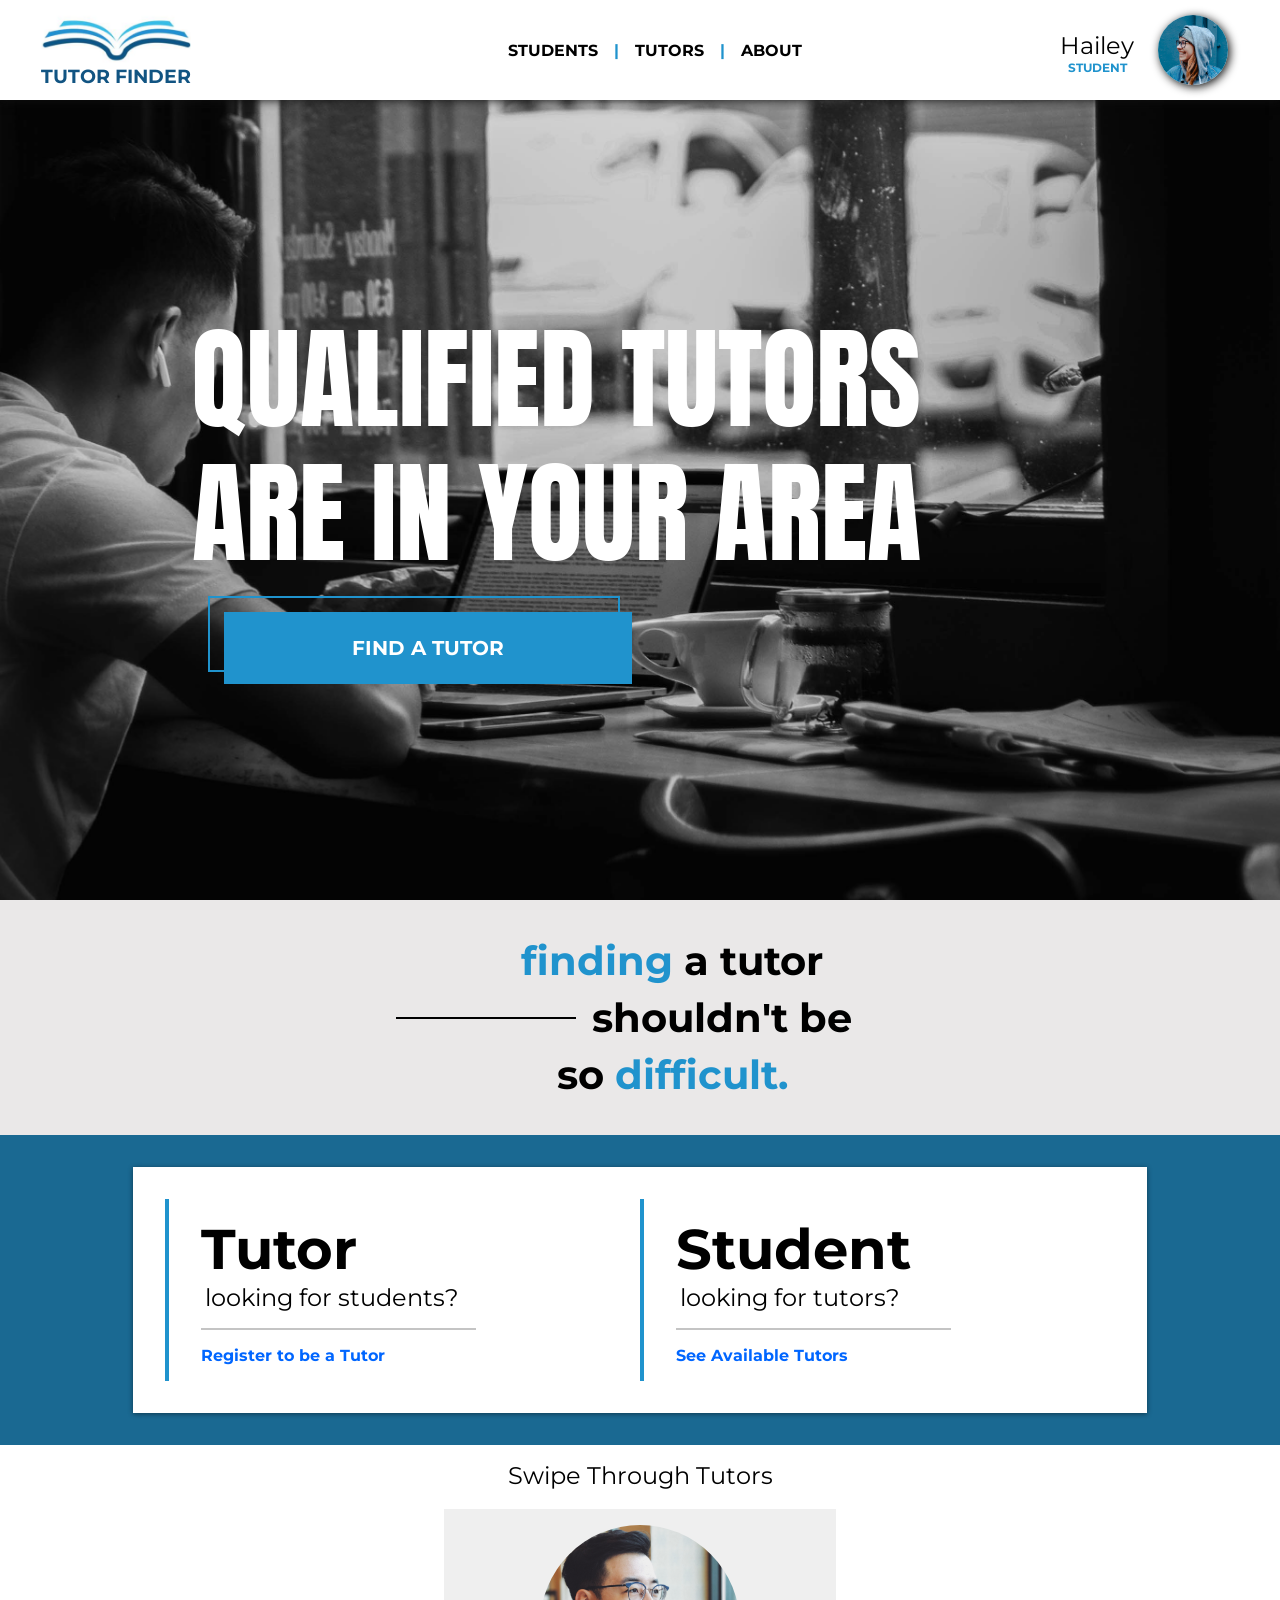
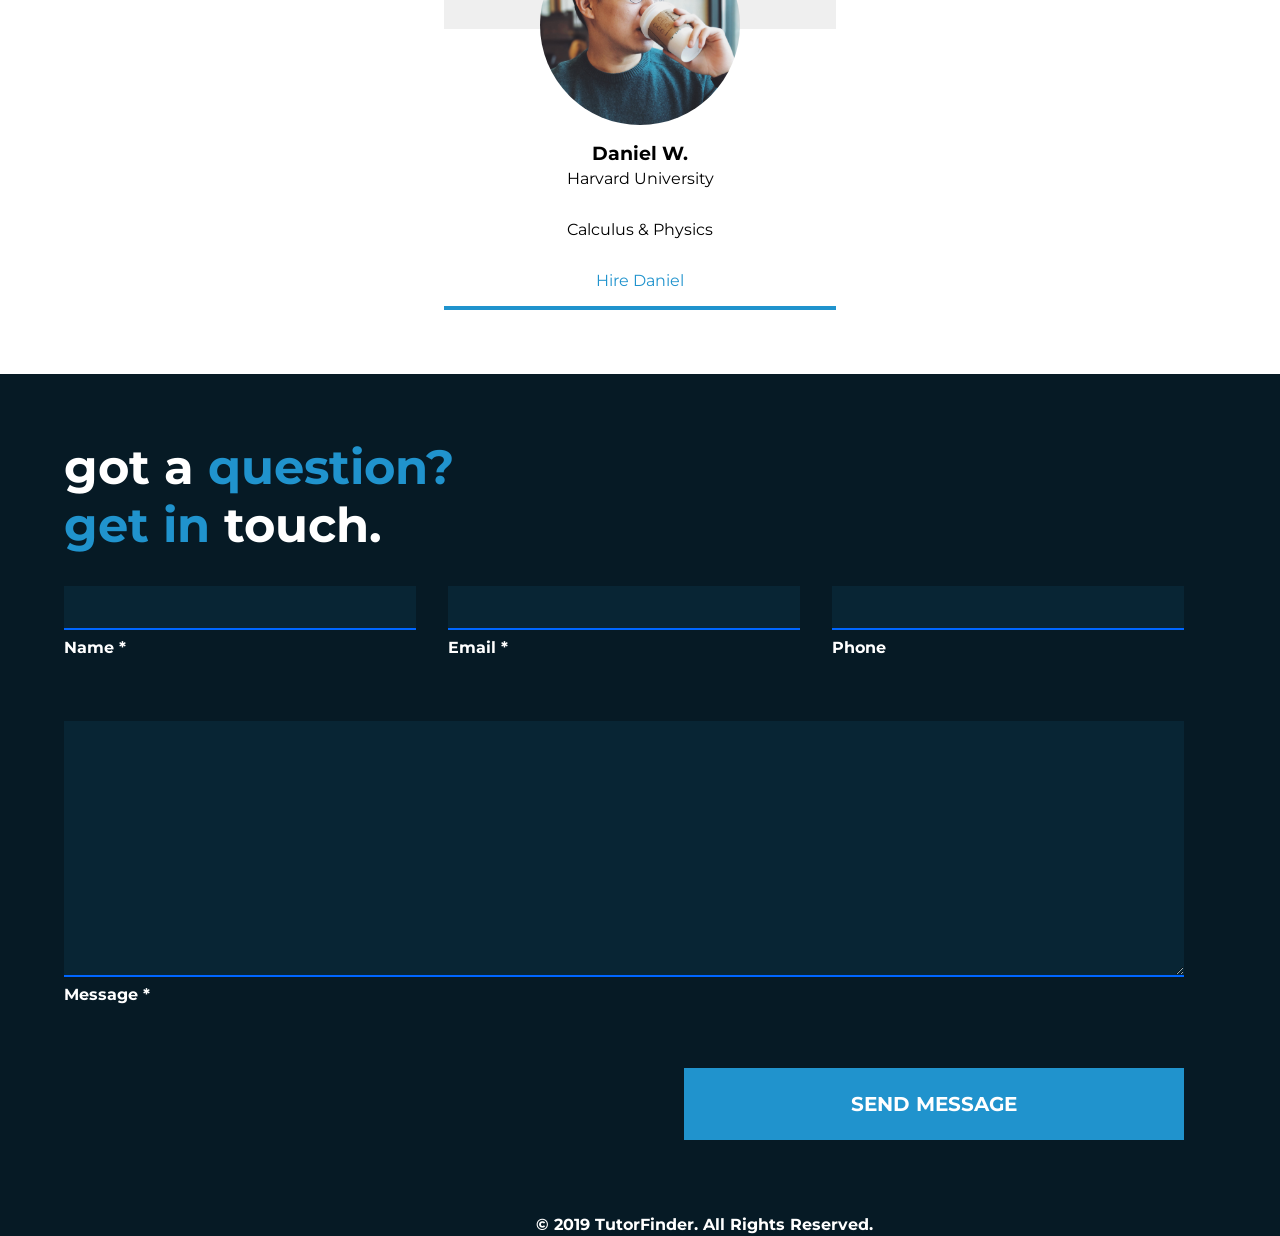
==== index.html @ 62d95350 "first commit" ====
<!DOCTYPE html>
<html lang="en">
  <head>
    <meta charset="utf-8" />
    <meta http-equiv="X-UA-Compatible" content="IE=edge" />
    <title>TutorFinder</title>
    <meta name="description" content="" />
    <meta name="viewport" content="width=device-width, initial-scale=1" />
    <link rel="stylesheet" href="src/styles/app.css" />
    <link rel="stylesheet" href="src/styles/nav.css" />
    <link
      href="https://fonts.googleapis.com/css?family=Anton|Montserrat&display=swap"
      rel="stylesheet"
    />
  </head>

  <body>
    <nav class="nav">
      <a href="index.html" class="nav__logo">
        <img src="src/images/tutor-finder-logo.png" alt="Tutor Finder Logo" />
        <p>tutor finder</p>
      </a>
      <ul class="nav__navigation">
        <li>
          <a href="students.html">students</a>
        </li>
        <li class="nav__navigation-sep">|</li>
        <li>
          <a href="tutors.html">tutors</a>
        </li>
        <li class="nav__navigation-sep">|</li>
        <li>
          <a href="about.html">about</a>
        </li>
      </ul>
      <div class="nav__login">
        <div class="nav__login--info">
          <p>Hailey</p>
          <p class="nav__login--info-type">student</p>
        </div>
        <img src="src/images/profile-picture.jpg" alt="Profile Picture" />
      </div>
      <button class="mobile-menu__open" id="menu_btn">
        menu
        <span class="mobile-menu-line"></span>
        <span class="mobile-menu-line"></span>
        <span class="mobile-menu-line"></span>
      </button>
      <nav class="mobile-menu__menu">
        <a href="students.html">students</a>
        <a href="tutors.html">tutors</a>
        <a href="about.html">about</a>
      </nav>
    </nav>
    <section class="hero">
      <img alt="man in coffee shop on laptop" src="src/images/front-hero.jpg" />
      <div class="hero__content">
        <p>Qualified tutors</p>
        <p>are in your area</p>
        <a href="students.html" class="sites-button outline">
          find a tutor
        </a>
      </div>
    </section>
    <section class="info">
      <div class="info__left">
        <p class="info__left-line"><span>finding</span> a tutor</p>
        <p class="info__left-line">shouldn't be</p>
        <p class="info__left-line">so<span> difficult.</span></p>
      </div>
      <div class="info__right">
        <div class="info__right-content">
          <a href="tutors.html" class="info__right-content-single">
            <p class="info__right-content-single-title">Tutor</p>
            <p class="info__right-content-single-subtitle">
              looking for students?
            </p>
            <div></div>
            <p class="info__right-content-single-looking">
              Register to be a Tutor
            </p>
          </a>
          <a href="students.html" class="info__right-content-single">
            <p class="info__right-content-single-title">Student</p>
            <p class="info__right-content-single-subtitle">
              looking for tutors?
            </p>
            <div></div>
            <p class="info__right-content-single-looking">
              See Available Tutors
            </p>
          </a>
        </div>
      </div>
    </section>
    <section class="tutors">
      <div class="tutors__swipe">Swipe Through Tutors</div>
      <div class="siema">
        <div class="tutors__slide">
          <a href="#" class="tutors__single">
            <img
              class="tutors__single-image"
              src="src/images/daniel-wang.jpg"
              alt="Tutor's Profile Picture"
            />
            <p class="tutors__single-name">Daniel W.</p>
            <p class="tutors__single-education">Harvard University</p>
            <p class="tutors__single-concentration">Calculus & Physics</p>
            <p class="tutors__single-hire">Hire Daniel</p>
          </a>
        </div>
        <div class="tutors__slide">
          <a href="#" class="tutors__single">
            <img
              class="tutors__single-image"
              src="src/images/profile-picture2.jpg"
              alt="Tutor's Profile Picture"
            />
            <p class="tutors__single-name">Josh H.</p>
            <p class="tutors__single-education">
              Georgia Tech
            </p>
            <p class="tutors__single-concentration">Computer Science</p>
            <p class="tutors__single-hire">Hire Josh</p>
          </a>
        </div>
        <div class="tutors__slide">
          <a href="#" class="tutors__single">
            <img
              class="tutors__single-image"
              src="src/images/profile-picture3.jpg"
              alt="Tutor's Profile Picture"
            />
            <p class="tutors__single-name">Terrance L.</p>
            <p class="tutors__single-education">University of Chicago</p>
            <p class="tutors__single-concentration">Creative Writing</p>
            <p class="tutors__single-hire">Hire Terrance</p>
          </a>
        </div>
      </div>
    </section>
    <footer class="footer">
      <p class="footer__title">got a <span>question?</span></p>
      <p class="footer__title"><span>get in</span> touch.</p>
      <form action="#" method="post" class="footer__form">
        <div class="footer__form-row">
          <input type="text" name="Name" id="sf-name" required />
          <label class="footer__form-row-label">
            Name *
          </label>
        </div>
        <div class="footer__form-row">
          <input type="email" name="Email" id="sf-email" />
          <label class="footer__form-row-label">
            Email *
          </label>
        </div>
        <div class="footer__form-row">
          <input type="tel" name="Phone" id="sf-phone" />
          <label class="footer__form-row-label">
            Phone
          </label>
        </div>
        <div class="footer__form-row lg">
          <textarea name="Message" id="sf-desc" required></textarea>
          <label class="footer__form-row-label">
            Message *
          </label>
        </div>
        <div class="footer__form-row submit">
          <button class="footer__form-row-button sites-button red">
            send message
          </button>
        </div>
      </form>
      <p class="footer__copy">&copy; 2019 TutorFinder. All Rights Reserved.</p>
    </footer>
    <script src="src/scripts/navbar.js" async defer></script>
    <script src="src/scripts/siema.min.js"></script>
    <script>
      const slider = new Siema({
        duration: 200,
        easing: "ease-out",
        perPage: 1,
        startIndex: 0,
        draggable: true,
        loop: true
      });
    </script>
  </body>
</html>
---- src/styles/app.css ----
/* 
 * =======================================
 *                  Global
 * =======================================
 */

body {
  position: relative;
  margin: 0;
  width: 100vw !important;
  max-width: 100vw;
  overflow-x: hidden;
}

p {
  margin: 0;
}

a {
  color: inherit;
  text-decoration: none;
}

.sites-button {
  background-color: #2093cd;
  border: none;
  color: #ffffff;
  font-family: "Montserrat", sans-serif;
  text-transform: uppercase;
  font-weight: bold;
  font-size: 1.25rem;
  padding: 1.5rem 8rem;
  position: relative;
  transition: 0.2s ease-in-out;
  z-index: 20;
  text-decoration: none;
}

.sites-button:hover {
  background-color: #0c445f;
}

.sites-button:hover:before {
  border-color: #0c445f;
}

.sites-button:before {
  content: "";
  display: block;
  position: absolute;
  height: 100%;
  width: 100%;
  border: 2px solid #2093cd;
  top: -1rem;
  z-index: 19;
  transition: 0.2s ease-in-out;
  left: -1rem;
}

/* 
 * =======================================
 *               Front Hero
 * =======================================
 */

.hero {
  height: 100vh;
  width: 100vw;
  overflow: hidden;
  position: relative;
  z-index: 20;
  display: flex;
  flex-direction: column;
  justify-content: center;
}

.hero img {
  position: absolute;
  z-index: 10;
  height: 100%;
  width: 100%;
  object-fit: cover;
}

.hero__content {
  position: relative;
  z-index: 20;
  display: flex;
  flex-direction: column;
  align-items: flex-start;
  justify-content: center;
  font-family: "Anton", sans-serif;
  color: #ffffff;
  line-height: 1.2;
  text-transform: uppercase;
  font-size: 7rem;
  margin-left: 12rem;
  margin-top: 6rem;
}

.hero__content p:last-of-type {
  margin-bottom: 2rem;
}

.hero__content a {
  margin-left: 2rem;
}

@media (max-width: 1024px) {
  .hero__content {
    margin-left: 2rem;
  }
}

@media (max-width: 860px) {
  .hero__content {
    font-size: 5rem;
  }
}

@media (max-width: 560px) {
  .hero__content {
    font-size: 3.5rem;
  }

  .hero__content a {
    padding: 1rem 4rem;
  }
}

@media (max-width: 400px) {
  .hero__content {
    font-size: 3.5rem;
    margin-top: 10rem;
  }
}

/* 
 * =======================================
 *                  Info Section
 * =======================================
 */

.info {
  font-family: "Montserrat", sans-serif;
  font-weight: bold;
  display: flex;
  width: 100vw;
  min-height: 500px;
  overflow: hidden;
}

.info__left {
  display: flex;
  flex-direction: column;
  justify-content: center;
  align-items: flex-start;
  width: 60%;
  font-size: 2.5rem;
  padding-left: 6rem;
  background-color: #eae8e8;
}

.info__left p span {
  color: #2093cd;
}

.info__left p {
  margin: 0.25rem 0;
}

.info__left p:nth-child(2) {
  margin-left: -6rem;
  display: flex;
  align-items: center;
  justify-content: center;
}

.info__left p:nth-child(2):before {
  content: "";
  height: 2px;
  margin-right: 1rem;
  width: 180px;
  background-color: black;
}

.info__right {
  position: relative;
  display: flex;
  align-items: center;
  justify-content: center;
  width: 40%;
  background-color: #1a6992;
}

.info__right-content {
  background-color: white;
  right: 5rem;
  width: 950px;
  height: 60%;
  padding: 2rem;
  display: flex;
  justify-content: center;
  align-items: center;
  position: absolute;
  -webkit-box-shadow: 3px 3px 5px 6px #ccc; /* Safari 3-4, iOS 4.0.2 - 4.2, Android 2.3+ */
  -moz-box-shadow: 3px 3px 5px 6px #ccc; /* Firefox 3.5 - 3.6 */
  box-shadow: 0 1px 5px rgba(0, 0, 0, 0.46);
}

.info__right-content-single {
  color: inherit;
  text-decoration: none;
  width: 50%;
  position: relative;
  transition: 0.2s ease-in-out;
  border-left: 4px solid #2093cd;
  padding: 1rem 0rem;
  padding-left: 2rem;
}

.info__right-content-single:hover {
  transform: translateX(2rem);
}

.info__right-content-single-title {
  font-size: 3.5rem;
}

.info__right-content-single-subtitle {
  font-weight: normal;
  font-size: 1.5rem;
  padding-left: 0.25rem;
}

.info__right-content-single div {
  background-color: #c4c4c4;
  width: 275px;
  margin: 1rem 0rem;
  height: 2px;
}

.info__right-content-single-looking {
  color: #0066ff;
}

@media (max-width: 1550px) {
  .info {
    flex-direction: column;
  }

  .info__left,
  .info__right {
    width: 100%;
    padding: 2rem;
  }

  .info__left {
    align-items: center;
  }

  .info__right-content {
    position: relative;
    right: 2rem;
  }
}

@media (max-width: 720px) {
  .info__right-content {
    flex-direction: column;
  }

  .info__right-content-single {
    width: 100%;
  }
}

@media (max-width: 480px) {
  .info__right-content {
    flex-direction: column;
    width: 100%;
  }

  .info__left {
    font-size: 1.8rem;
  }

  .info__left p:nth-child(2):before {
    width: 80px;
  }

  .info__right {
    padding: 0;
  }
}

/* 
 * =======================================
 *                  Tutors
 * =======================================
 */

/* .tutors {
  background-color: #eae8e8;
  display: flex;
  align-items: center;
  justify-content: space-between;
  margin: 0rem -15rem;
  padding: 4rem 0rem;
  overflow-x: hidden;
} */

.tutors__slide {
  display: flex;
  align-items: center;
  justify-content: center;
  padding: 4rem 0;
}

.tutors__swipe {
  width: 100%;
  text-align: center;
  position: absolute;
  margin-top: 1rem;
  font-size: 1.5rem;
  font-family: "Montserrat", sans-serif;
}

.tutors__single {
  font-family: "Montserrat", sans-serif;
  z-index: 0;
  position: relative;
  display: flex;
  flex-direction: column;
  align-items: center;
  padding: 1rem 6rem;
  background-color: white;
  border-bottom: 4px solid #2093cd;
  transition: all 0.2s ease-in-out;
  max-width: 400px;
}

.tutors__single:hover {
  transform: translateY(-2rem);
}

.tutors__single-image {
  z-index: 2;
  height: 200px;
  object-fit: cover;
  max-width: 200px;
  border-radius: 50%;
}

.tutors__single:before {
  content: "";
  position: absolute;
  display: flex;
  background-color: #efefef;
  height: 120px;
  width: 100%;
  top: 0;
}

.tutors__single-name {
  margin: 1rem 0rem 0.25rem;
  font-weight: bold;
  font-size: 1.2rem;
}

.tutors__single-concentration {
  margin: 2rem 0rem;
}

.tutors__single-hire {
  color: #2093cd;
}

/* 
 * =======================================
 *                  Footer
 * =======================================
 */

.footer {
  position: relative;
  display: flex;
  flex-direction: column;
  align-content: center;
  justify-content: center;
  background-color: #061a25;
  padding: 4rem;
  font-family: "Montserrat", sans-serif;
  font-weight: bold;
  overflow: hidden;
}

.footer__title {
  color: white;
  font-size: 3rem;
}

.footer__title span {
  color: #2093cd;
}

.footer__form {
  display: flex;
  flex-direction: row;
  flex-wrap: wrap;
  width: 100%;
}

.footer__form-row {
  display: flex;
  flex-direction: column;
  padding-right: 2rem;
  width: calc(33.33% - 2rem);
  margin: 2rem 0rem;
}

.footer__form-row.lg,
.footer__form-row.submit {
  width: 100%;
}

.footer__form-row input,
.footer__form-row textarea {
  color: white;
  padding-left: 1rem;
  height: 40px;
  background-color: #082534;
  border: none;
  margin-bottom: 0.5rem;
  border-bottom: 2px solid #0066ff;
}

.footer__form-row textarea {
  height: 250px;
}

.footer__form-row label {
  color: white;
}

.footer__form-row label {
  color: white;
}

.footer__form-row.submit {
  align-items: flex-end;
}

.footer__form-row button {
  cursor: pointer;
  width: 500px;
}

.footer__form-row button:before {
  display: none;
}

.footer__copy {
  position: absolute;
  color: white;
  bottom: 0.1rem;
  width: 100vw;
  text-align: center;
}

@media (max-width: 680px) {
  .footer__form-row {
    width: 100%;
    margin: 1rem 0rem;
  }

  .footer__form-row button {
    width: 100%;
    padding-right: 0;
    padding-left: 0;
  }
}

@media (max-width: 540px) {
  .footer {
    padding: 4rem 1rem;
  }

  .footer__copy {
    font-size: 0.75rem;
  }
}

@media (max-width: 480px) {
  .footer__title {
    font-size: 2.3rem;
  }
}
---- src/styles/nav.css ----
.nav {
  overflow: hidden;
  font-family: "Montserrat", sans-serif;
  font-weight: bold;
  position: absolute;
  display: flex;
  justify-content: flex-start;
  z-index: 50;
  top: 0;
  width: 100vw;
  height: 100px;
  box-shadow: 0 0 10px #111111;
  background-color: #ffffff;
}

.nav__logo {
  color: #115482;
  text-transform: uppercase;
  font-size: 1.2rem;
  text-decoration: none;
  display: flex;
  flex-direction: column;
  align-items: center;
  height: 100%;
  width: 200px;
  margin-top: 0.5rem;
  margin-left: 1rem;
}

.nav__logo img {
  width: 150px;
  margin-right: 2rem;
  margin-left: 2rem;
}

.nav__navigation {
  margin: auto;
  left: calc(50% - 172px);
  position: absolute;
  text-transform: uppercase;
  display: flex;
  align-items: center;
  justify-content: center;
  height: 100px;
  list-style: none;
  color: #2093cd;
}

.nav__navigation-sep {
  margin: 0rem 1rem;
}

.nav__navigation a {
  transition: 0.2s ease-in-out;
  border-bottom: 2px solid transparent;
  text-decoration: none;
  color: black;
}

.nav__navigation a:hover {
  color: #2093cd;
  border-color: #2093cd;
}

.nav__login {
  display: flex;
  height: 100%;
  align-items: center;
  position: absolute;
  right: 3.25rem;
}

.nav__login--info {
  display: flex;
  flex-direction: column;
  justify-content: center;
  align-items: center;
  font-weight: normal;
  font-size: 1.5rem;
  line-height: 2.4;
}

.nav__login img {
  height: 70px;
  border-radius: 50%;
  margin-left: 1.5rem;
  box-shadow: 2px 2px 10px #111111;
}

.nav__login--info-type {
  margin-top: -1.25rem;
  font-weight: bold;
  font-size: 0.75rem;
  text-transform: uppercase;
  color: #2093cd;
}

.mobile-menu__open {
  display: none;
  transition: 0.2s ease-in-out;
  border: none;
}

.mobile-menu__open.active,
.mobile-menu__open:hover {
  background-color: #0d3c54;
}

.mobile-menu__menu {
  overflow: hidden;
  max-height: 0;
  transition: 0.2s ease-in-out;
  list-style: none;
  display: flex;
  flex-direction: column;
  align-items: center;
  justify-content: center;
  margin-top: 0;
  background-color: #d6d6d6;
  padding: 0;
  width: 90%;
}

.mobile-menu__menu a {
  display: flex;
  align-items: center;
  justify-content: center;
  text-align: center;
  padding: 5px 0;
  width: 100%;
  height: 100%;
  transition: all 0.2s ease-in-out;
}

.mobile-menu__menu a:hover {
  background-color: #adadad;
}

.mobile-menu__menu.opened {
  max-height: inherit;
}

@media (max-width: 1024px) {
  .nav__login {
    display: none;
  }

  .nav {
    flex-direction: column;
    justify-content: center;
    align-items: center;
    height: inherit;
    padding: 2rem 0;
  }

  .nav__navigation {
    display: none;
  }

  .nav__logo {
    margin: auto;
    align-items: center;
    justify-content: center;
  }

  .mobile-menu__open {
    position: relative;
    display: flex;
    justify-content: center;
    align-items: center;
    width: 90%;
    margin-top: 2rem;
    padding: 1rem 0rem;
    font-family: "Montserrat", sans-serif;
    color: white;
    font-weight: bold;
    font-size: 1.2rem;
    cursor: pointer;
    background-color: #1a6992;
  }

  .mobile-menu-line {
    background-color: white;
    height: 2px;
    width: 25px;
    position: absolute;
    top: 24px;
    right: 20px;
  }

  .mobile-menu-line:nth-child(2) {
    margin-top: 5px;
    right: 25px;
  }

  .mobile-menu-line:nth-child(3) {
    margin-top: 10px;
  }
}

@media (max-width: 460px) {
  .nav__logo img {
    width: 100px;
  }

  .nav__logo {
    font-size: 0.8rem;
  }
}

@media (min-width: 1024px) {
  .mobile-menu__menu {
    display: none;
  }
}
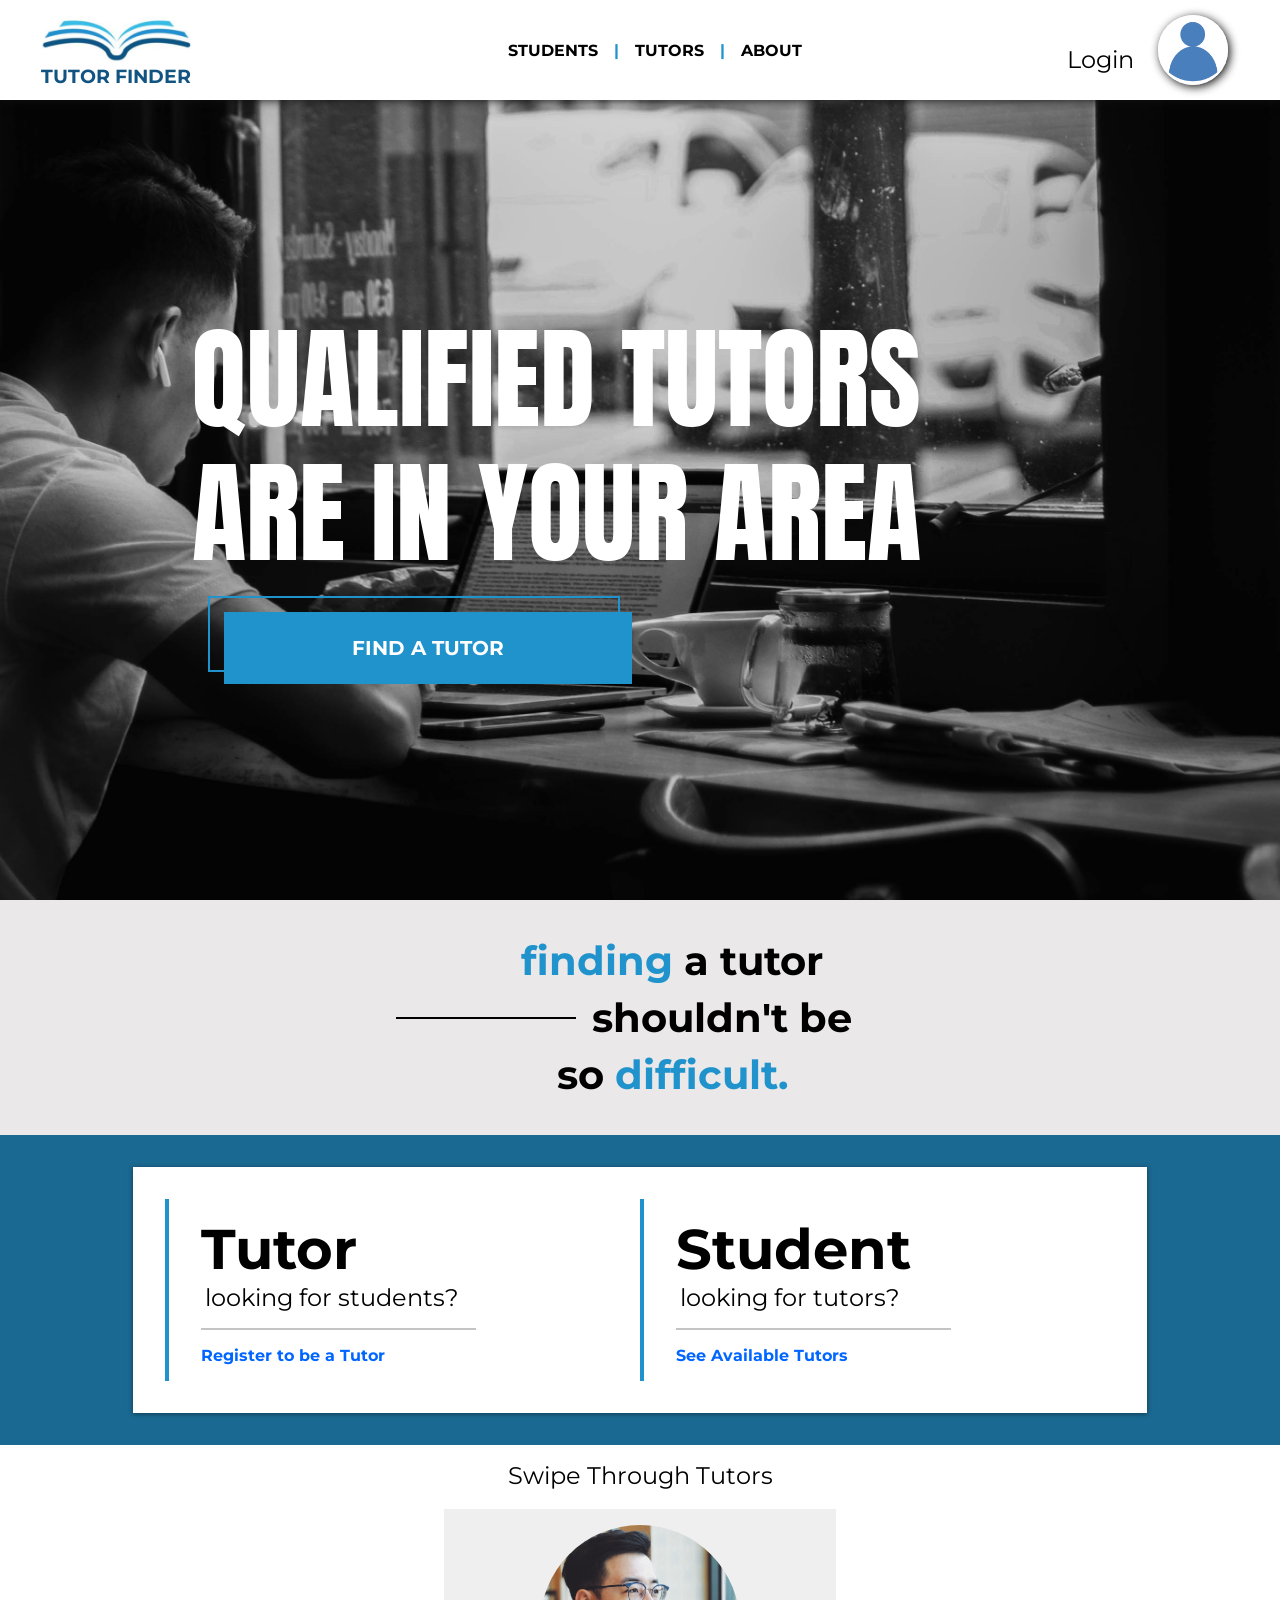
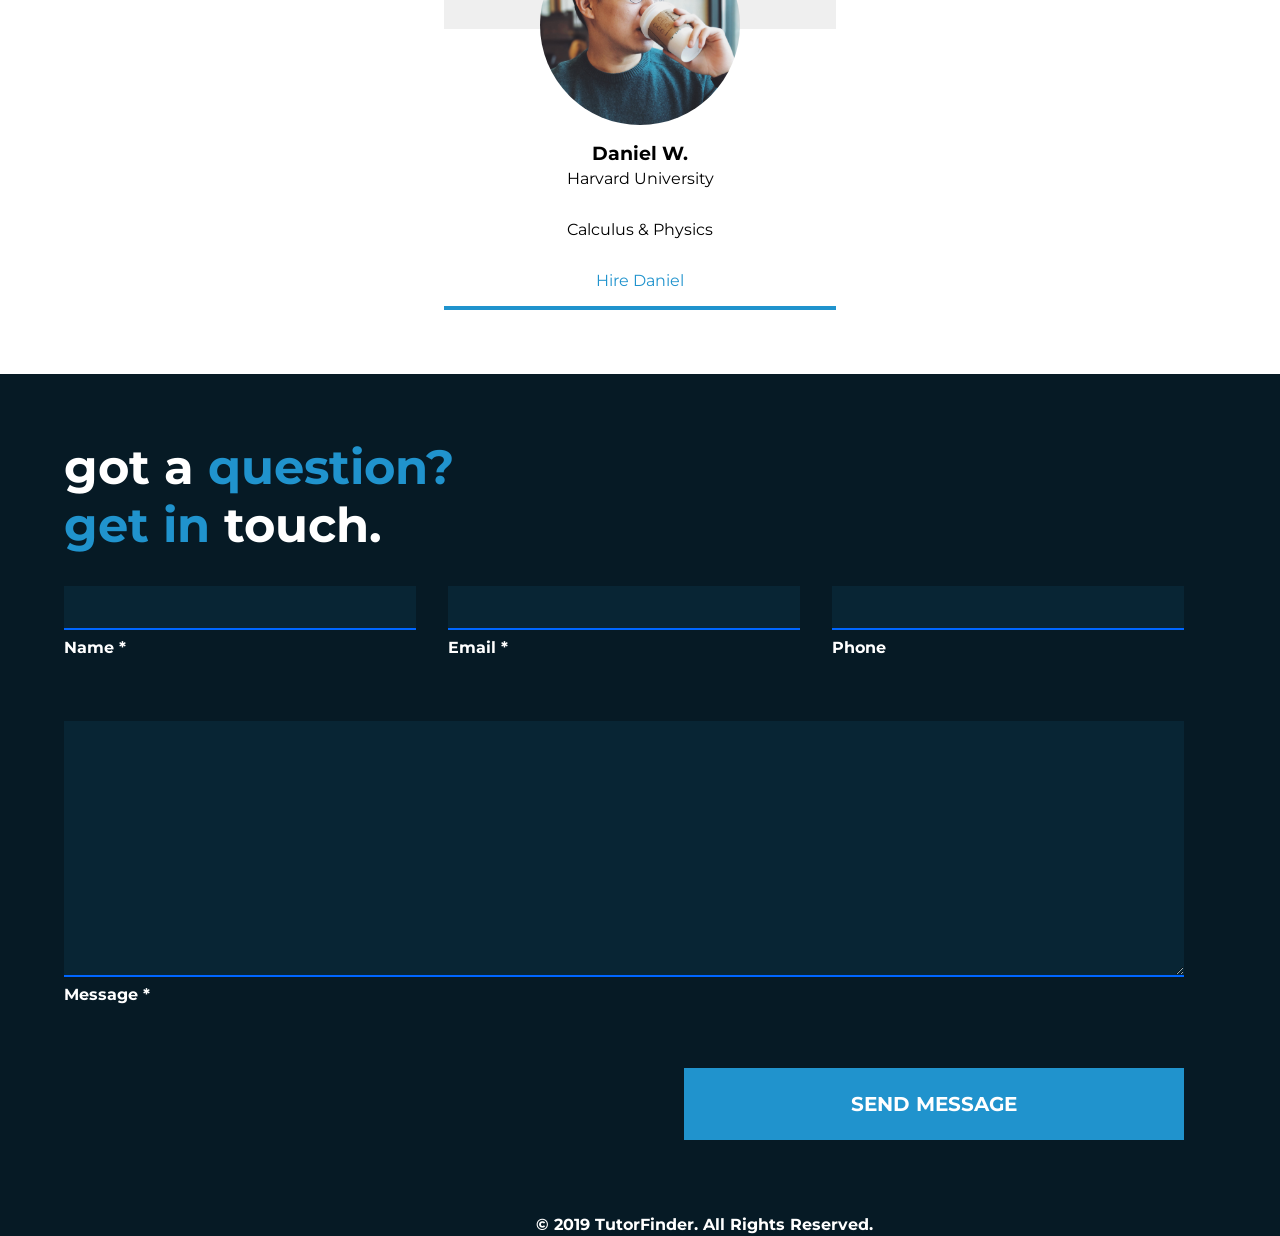
==== commit 3b41f7fe: "fixed commit" ====
--- a/index.html
+++ b/index.html
@@ -35,10 +35,10 @@
       </ul>
       <div class="nav__login">
         <div class="nav__login--info">
-          <p>Hailey</p>
-          <p class="nav__login--info-type">student</p>
+          <a href="#register" id="current-user-name">Log In</a>
+          <p id="current-user-type" class="nav__login--info-type"></p>
         </div>
-        <img src="src/images/profile-picture.jpg" alt="Profile Picture" />
+        <img src="src/images/blankuser.png" alt="Profile Picture" />
       </div>
       <button class="mobile-menu__open" id="menu_btn">
         menu
@@ -68,7 +68,7 @@
         <p class="info__left-line">shouldn't be</p>
         <p class="info__left-line">so<span> difficult.</span></p>
       </div>
-      <div class="info__right">
+      <div class="info__right" id="register">
         <div class="info__right-content">
           <a href="tutors.html" class="info__right-content-single">
             <p class="info__right-content-single-title">Tutor</p>
@@ -97,7 +97,7 @@
       <div class="tutors__swipe">Swipe Through Tutors</div>
       <div class="siema">
         <div class="tutors__slide">
-          <a href="#" class="tutors__single">
+          <a href="students.html" class="tutors__single">
             <img
               class="tutors__single-image"
               src="src/images/daniel-wang.jpg"
@@ -110,7 +110,7 @@
           </a>
         </div>
         <div class="tutors__slide">
-          <a href="#" class="tutors__single">
+          <a href="students.html" class="tutors__single">
             <img
               class="tutors__single-image"
               src="src/images/profile-picture2.jpg"
@@ -125,7 +125,7 @@
           </a>
         </div>
         <div class="tutors__slide">
-          <a href="#" class="tutors__single">
+          <a href="students.html" class="tutors__single">
             <img
               class="tutors__single-image"
               src="src/images/profile-picture3.jpg"
@@ -177,15 +177,7 @@
     </footer>
     <script src="src/scripts/navbar.js" async defer></script>
     <script src="src/scripts/siema.min.js"></script>
-    <script>
-      const slider = new Siema({
-        duration: 200,
-        easing: "ease-out",
-        perPage: 1,
-        startIndex: 0,
-        draggable: true,
-        loop: true
-      });
-    </script>
+    <script src="src/scripts/login.js"></script>
+    <script src="src/scripts/main.js"></script>
   </body>
 </html>
